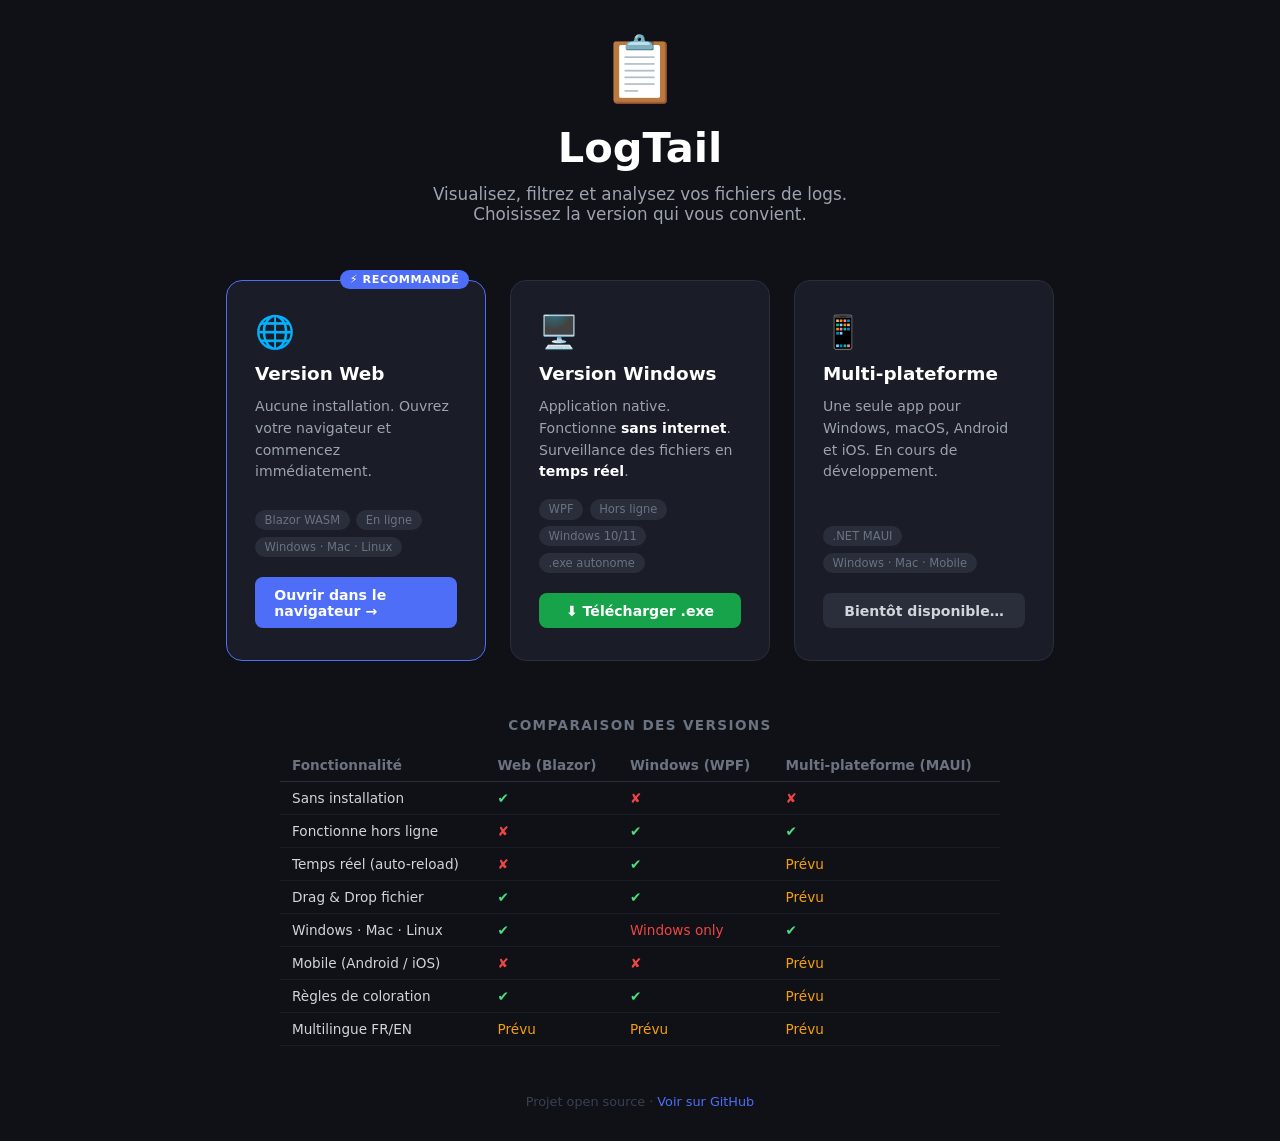
==== landing.html @ 52d99c8d "Rename index_landing.html to landing.html" ====
<!DOCTYPE html>
<html lang="fr">
<head>
  <meta charset="utf-8"/>
  <meta name="viewport" content="width=device-width, initial-scale=1.0"/>
  <title>LogTail — Choisissez votre version</title>
  <style>
    *, *::before, *::after { box-sizing: border-box; margin: 0; padding: 0; }
    body {
      font-family: 'Segoe UI', system-ui, sans-serif;
      background: #0f1117; color: #e0e0e0;
      min-height: 100vh;
      display: flex; flex-direction: column;
      align-items: center; justify-content: center;
      padding: 2rem;
    }
    .hero { text-align: center; margin-bottom: 3.5rem; }
    .hero-icon { font-size: 4rem; margin-bottom: 1rem; display: block; }
    .hero h1  { font-size: 2.6rem; font-weight: 700; color: #fff; }
    .hero p   { margin-top: .75rem; font-size: 1.05rem; color: #9ca3af; max-width: 480px; margin-inline: auto; }

    .cards { display: flex; gap: 1.5rem; flex-wrap: wrap; justify-content: center; max-width: 900px; width: 100%; }

    .card {
      background: #1a1d27; border: 1px solid #2a2d3a; border-radius: 16px;
      padding: 2rem 1.75rem; width: 260px;
      display: flex; flex-direction: column; align-items: flex-start; gap: .75rem;
      transition: border-color .2s, transform .2s, box-shadow .2s;
      cursor: pointer; position: relative; text-decoration: none; color: inherit;
    }
    .card:hover { border-color: #4f6ef7; transform: translateY(-4px); box-shadow: 0 12px 32px rgba(79,110,247,.18); }
    .card.recommended { border-color: #4f6ef7; }
    .badge {
      position: absolute; top: -11px; right: 16px;
      background: #4f6ef7; color: #fff;
      font-size: .7rem; font-weight: 700; padding: .2rem .6rem;
      border-radius: 99px; letter-spacing: .05em; text-transform: uppercase;
    }
    .card-icon { font-size: 2rem; }
    .card h2   { font-size: 1.15rem; font-weight: 700; color: #fff; }
    .card p    { font-size: .88rem; color: #9ca3af; line-height: 1.55; flex: 1; }
    .card-tags { display: flex; flex-wrap: wrap; gap: .4rem; margin-top: .25rem; }
    .tag { background: #2a2d3a; border-radius: 99px; font-size: .72rem; padding: .2rem .6rem; color: #6b7280; }

    .btn {
      display: inline-flex; align-items: center; gap: .4rem;
      margin-top: .5rem; padding: .6rem 1.2rem; border-radius: 8px;
      font-size: .88rem; font-weight: 600; border: none; cursor: pointer;
      transition: opacity .15s; text-decoration: none; width: 100%; justify-content: center;
    }
    .btn:hover { opacity: .85; }
    .btn-primary   { background: #4f6ef7; color: #fff; }
    .btn-green     { background: #16a34a; color: #fff; }
    .btn-secondary { background: #2a2d3a; color: #d1d5db; }

    /* Modal */
    .overlay {
      display: none; position: fixed; inset: 0;
      background: rgba(0,0,0,.7); z-index: 100;
      align-items: center; justify-content: center; padding: 1rem;
    }
    .overlay.open { display: flex; }
    .modal {
      background: #1a1d27; border: 1px solid #2a2d3a; border-radius: 16px;
      padding: 2rem; max-width: 500px; width: 100%;
    }
    .modal h3 { font-size: 1.2rem; color: #fff; margin-bottom: .5rem; }
    .modal p  { color: #9ca3af; font-size: .9rem; line-height: 1.6; margin-bottom: 1.2rem; }

    .steps { list-style: none; counter-reset: step; margin-bottom: 1.5rem; }
    .steps li {
      counter-increment: step;
      display: flex; align-items: flex-start; gap: .75rem;
      padding: .6rem 0; border-bottom: 1px solid #2a2d3a;
      font-size: .88rem; color: #d1d5db;
    }
    .steps li:last-child { border: none; }
    .steps li::before {
      content: counter(step);
      background: #4f6ef7; color: #fff; font-size: .75rem; font-weight: 700;
      min-width: 22px; height: 22px; border-radius: 50%;
      display: flex; align-items: center; justify-content: center; flex-shrink: 0; margin-top: 1px;
    }

    .download-box {
      background: #0d2d1a; border: 1px solid #16a34a; border-radius: 10px;
      padding: 1rem 1.25rem; margin-bottom: 1rem;
      display: flex; align-items: center; gap: 1rem;
    }
    .download-box .dl-icon { font-size: 2rem; }
    .download-box .dl-info { flex: 1; }
    .download-box .dl-name { color: #fff; font-weight: 600; font-size: .95rem; }
    .download-box .dl-meta { color: #6b7280; font-size: .8rem; margin-top: .2rem; }
    .download-box a {
      background: #16a34a; color: #fff; border: none; border-radius: 8px;
      padding: .55rem 1.1rem; font-size: .88rem; font-weight: 600;
      cursor: pointer; text-decoration: none; white-space: nowrap;
    }
    .download-box a:hover { background: #15803d; }

    code {
      background: #0f1117; border: 1px solid #2a2d3a; border-radius: 4px;
      padding: .1rem .4rem; font-size: .82rem; color: #7dd3fc;
    }

    .modal-close {
      background: none; border: 1px solid #2a2d3a; color: #9ca3af; border-radius: 8px;
      padding: .5rem 1rem; cursor: pointer; font-size: .85rem; width: 100%; margin-top: .5rem;
    }
    .modal-close:hover { background: #2a2d3a; }

    /* Tableau comparatif */
    .compare { margin-top: 3.5rem; max-width: 720px; width: 100%; }
    .compare h3 { text-align: center; color: #6b7280; font-size: .85rem; text-transform: uppercase; letter-spacing: .1em; margin-bottom: 1rem; }
    table { width: 100%; border-collapse: collapse; font-size: .85rem; }
    th { color: #6b7280; font-weight: 600; padding: .5rem .75rem; text-align: left; border-bottom: 1px solid #2a2d3a; }
    td { padding: .5rem .75rem; border-bottom: 1px solid #1a1d27; color: #d1d5db; }
    td.yes  { color: #4ade80; }
    td.no   { color: #ef4444; }
    td.soon { color: #f59e0b; }

    footer { margin-top: 3rem; font-size: .8rem; color: #374151; text-align: center; }
    footer a { color: #4f6ef7; text-decoration: none; }
  </style>
</head>
<body>

<div class="hero">
  <span class="hero-icon">📋</span>
  <h1>LogTail</h1>
  <p>Visualisez, filtrez et analysez vos fichiers de logs. Choisissez la version qui vous convient.</p>
</div>

<div class="cards">

  <!-- Web / Blazor -->
  <a class="card recommended" href="https://hachimohammed.github.io/LogTailBlazor/" target="_blank">
    <span class="badge">⚡ Recommandé</span>
    <span class="card-icon">🌐</span>
    <h2>Version Web</h2>
    <p>Aucune installation. Ouvrez votre navigateur et commencez immédiatement.</p>
    <div class="card-tags">
      <span class="tag">Blazor WASM</span>
      <span class="tag">En ligne</span>
      <span class="tag">Windows · Mac · Linux</span>
    </div>
    <span class="btn btn-primary">Ouvrir dans le navigateur →</span>
  </a>

  <!-- Windows EXE -->
  <div class="card" onclick="showInstallModal()">
    <span class="card-icon">🖥️</span>
    <h2>Version Windows</h2>
    <p>Application native. Fonctionne <strong style="color:#fff">sans internet</strong>. Surveillance des fichiers en <strong style="color:#fff">temps réel</strong>.</p>
    <div class="card-tags">
      <span class="tag">WPF</span>
      <span class="tag">Hors ligne</span>
      <span class="tag">Windows 10/11</span>
      <span class="tag">.exe autonome</span>
    </div>
    <span class="btn btn-green">⬇ Télécharger .exe</span>
  </div>

  <!-- MAUI -->
  <div class="card" onclick="showMauiModal()">
    <span class="card-icon">📱</span>
    <h2>Multi-plateforme</h2>
    <p>Une seule app pour Windows, macOS, Android et iOS. En cours de développement.</p>
    <div class="card-tags">
      <span class="tag">.NET MAUI</span>
      <span class="tag">Windows · Mac · Mobile</span>
    </div>
    <span class="btn btn-secondary">Bientôt disponible…</span>
  </div>

</div>

<!-- Tableau comparatif -->
<div class="compare">
  <h3>Comparaison des versions</h3>
  <table>
    <thead>
      <tr>
        <th>Fonctionnalité</th>
        <th>Web (Blazor)</th>
        <th>Windows (WPF)</th>
        <th>Multi-plateforme (MAUI)</th>
      </tr>
    </thead>
    <tbody>
      <tr><td>Sans installation</td>      <td class="yes">✔</td>        <td class="no">✘</td>        <td class="no">✘</td></tr>
      <tr><td>Fonctionne hors ligne</td>  <td class="no">✘</td>         <td class="yes">✔</td>       <td class="yes">✔</td></tr>
      <tr><td>Temps réel (auto-reload)</td><td class="no">✘</td>        <td class="yes">✔</td>       <td class="soon">Prévu</td></tr>
      <tr><td>Drag &amp; Drop fichier</td><td class="yes">✔</td>        <td class="yes">✔</td>       <td class="soon">Prévu</td></tr>
      <tr><td>Windows · Mac · Linux</td>  <td class="yes">✔</td>        <td class="no">Windows only</td><td class="yes">✔</td></tr>
      <tr><td>Mobile (Android / iOS)</td> <td class="no">✘</td>         <td class="no">✘</td>        <td class="soon">Prévu</td></tr>
      <tr><td>Règles de coloration</td>   <td class="yes">✔</td>        <td class="yes">✔</td>       <td class="soon">Prévu</td></tr>
      <tr><td>Multilingue FR/EN</td>      <td class="soon">Prévu</td>   <td class="soon">Prévu</td>  <td class="soon">Prévu</td></tr>
    </tbody>
  </table>
</div>

<footer>
  Projet open source · <a href="https://github.com/hachimohammed/LogTailBlazor" target="_blank">Voir sur GitHub</a>
</footer>

<!-- ── MODAL WINDOWS ──────────────────────────────────────────── -->
<div class="overlay" id="installModal" onclick="closeModal(event,'installModal')">
  <div class="modal" onclick="event.stopPropagation()">
    <h3>🖥️ Installer la version Windows</h3>
    <p>Un seul fichier <code>.exe</code> autonome — aucune installation de .NET requise sur votre PC.</p>

    <!-- Bouton de téléchargement direct -->
    <div class="download-box">
      <span class="dl-icon">📦</span>
      <div class="dl-info">
        <div class="dl-name">LogTail-win-x64.exe</div>
        <div class="dl-meta">Windows 10 / 11 · 64 bits · ~80 MB</div>
      </div>
      <!-- ⚠️ Remplace le href par le lien réel de ta GitHub Release -->
      <a href="https://github.com/hachimohammed/LogTailBlazor/releases/latest/download/LogTail-win-x64.exe"
         download>
        ⬇ Télécharger
      </a>
    </div>

    <ol class="steps">
      <li>Cliquez sur <strong>Télécharger</strong> ci-dessus</li>
      <li>Si Windows affiche un avertissement SmartScreen → cliquez <em>Informations complémentaires</em> puis <em>Exécuter quand même</em></li>
      <li>L'application s'ouvre directement — aucune installation</li>
      <li>Cliquez <strong>Ouvrir</strong> ou glissez votre fichier <code>.log</code> dans la fenêtre</li>
    </ol>

    <p style="color:#6b7280; font-size:.8rem;">
      Le fichier est publié automatiquement depuis le code source via GitHub Actions.
      <a href="https://github.com/hachimohammed/LogTailBlazor/releases" target="_blank"
         style="color:#4f6ef7;">Voir toutes les versions →</a>
    </p>

    <button class="modal-close" onclick="document.getElementById('installModal').classList.remove('open')">Fermer</button>
  </div>
</div>

<!-- ── MODAL MAUI ─────────────────────────────────────────────── -->
<div class="overlay" id="mauiModal" onclick="closeModal(event,'mauiModal')">
  <div class="modal" onclick="event.stopPropagation()">
    <h3>📱 Version Multi-plateforme (MAUI)</h3>
    <p><strong>.NET MAUI</strong> permet d'avoir une seule base de code qui tourne sur Windows, macOS, Android et iOS.</p>
    <ol class="steps">
      <li><strong>Windows</strong> — application de bureau native</li>
      <li><strong>macOS</strong> — application Mac native</li>
      <li><strong>Android</strong> — application mobile (.apk)</li>
      <li><strong>iOS / iPadOS</strong> — application Apple</li>
    </ol>
    <p>Cette version est en cours de développement et partagera le même code métier que les versions Web et Windows.</p>
    <button class="modal-close" onclick="document.getElementById('mauiModal').classList.remove('open')">Fermer</button>
  </div>
</div>

<script>
  function showInstallModal() { document.getElementById('installModal').classList.add('open'); }
  function showMauiModal()    { document.getElementById('mauiModal').classList.add('open'); }
  function closeModal(e, id)  {
    if (e.target.classList.contains('overlay'))
      document.getElementById(id).classList.remove('open');
  }
</script>
</body>
</html>
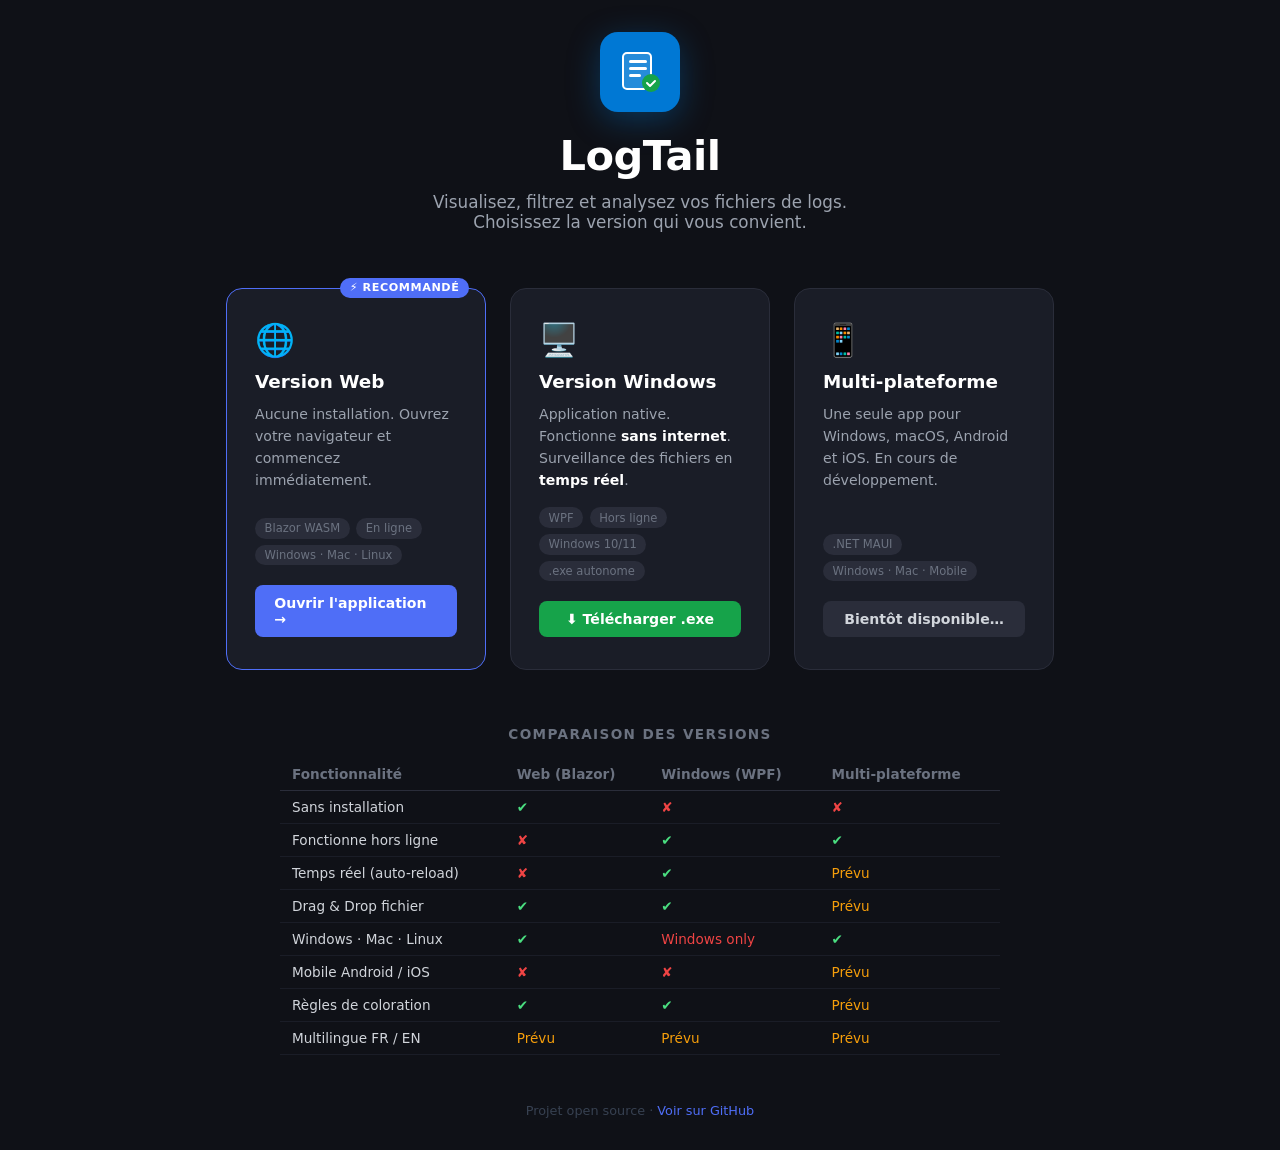
==== commit 3c968f46: "Update landing page title and improve structure" ====
--- a/landing.html
+++ b/landing.html
@@ -3,7 +3,11 @@
 <head>
   <meta charset="utf-8"/>
   <meta name="viewport" content="width=device-width, initial-scale=1.0"/>
-  <title>LogTail — Choisissez votre version</title>
+  <title>LogTail</title>
+
+  <!-- ── Icône SVG inline (fonctionne partout sans fichier externe) ── -->
+  <link rel="icon" type="image/svg+xml" href="data:image/svg+xml,%3Csvg xmlns='http://www.w3.org/2000/svg' viewBox='0 0 32 32'%3E%3Crect width='32' height='32' rx='7' fill='%230078D4'/%3E%3Crect x='8' y='7' width='16' height='2.5' rx='1.2' fill='white'/%3E%3Crect x='8' y='12' width='16' height='2.5' rx='1.2' fill='white'/%3E%3Crect x='8' y='17' width='11' height='2.5' rx='1.2' fill='white'/%3E%3Ccircle cx='23' cy='23' r='6' fill='%2316a34a'/%3E%3Cpath d='M20 23l2 2 4-4' stroke='white' stroke-width='1.5' stroke-linecap='round' stroke-linejoin='round' fill='none'/%3E%3C/svg%3E"/>
+
   <style>
     *, *::before, *::after { box-sizing: border-box; margin: 0; padding: 0; }
     body {
@@ -14,11 +18,20 @@
       align-items: center; justify-content: center;
       padding: 2rem;
     }
+
+    /* ── Hero ── */
     .hero { text-align: center; margin-bottom: 3.5rem; }
-    .hero-icon { font-size: 4rem; margin-bottom: 1rem; display: block; }
-    .hero h1  { font-size: 2.6rem; font-weight: 700; color: #fff; }
+    .logo-wrap {
+      display: inline-flex; align-items: center; justify-content: center;
+      width: 80px; height: 80px; border-radius: 18px;
+      background: #0078D4; margin-bottom: 1.2rem;
+      box-shadow: 0 8px 32px rgba(0,120,212,.35);
+    }
+    .logo-wrap svg { width: 46px; height: 46px; }
+    .hero h1  { font-size: 2.6rem; font-weight: 700; color: #fff; letter-spacing: -0.5px; }
     .hero p   { margin-top: .75rem; font-size: 1.05rem; color: #9ca3af; max-width: 480px; margin-inline: auto; }
 
+    /* ── Cards ── */
     .cards { display: flex; gap: 1.5rem; flex-wrap: wrap; justify-content: center; max-width: 900px; width: 100%; }
 
     .card {
@@ -53,7 +66,7 @@
     .btn-green     { background: #16a34a; color: #fff; }
     .btn-secondary { background: #2a2d3a; color: #d1d5db; }
 
-    /* Modal */
+    /* ── Modal ── */
     .overlay {
       display: none; position: fixed; inset: 0;
       background: rgba(0,0,0,.7); z-index: 100;
@@ -66,7 +79,6 @@
     }
     .modal h3 { font-size: 1.2rem; color: #fff; margin-bottom: .5rem; }
     .modal p  { color: #9ca3af; font-size: .9rem; line-height: 1.6; margin-bottom: 1.2rem; }
-
     .steps { list-style: none; counter-reset: step; margin-bottom: 1.5rem; }
     .steps li {
       counter-increment: step;
@@ -81,7 +93,6 @@
       min-width: 22px; height: 22px; border-radius: 50%;
       display: flex; align-items: center; justify-content: center; flex-shrink: 0; margin-top: 1px;
     }
-
     .download-box {
       background: #0d2d1a; border: 1px solid #16a34a; border-radius: 10px;
       padding: 1rem 1.25rem; margin-bottom: 1rem;
@@ -97,27 +108,20 @@
       cursor: pointer; text-decoration: none; white-space: nowrap;
     }
     .download-box a:hover { background: #15803d; }
-
-    code {
-      background: #0f1117; border: 1px solid #2a2d3a; border-radius: 4px;
-      padding: .1rem .4rem; font-size: .82rem; color: #7dd3fc;
-    }
-
+    code { background: #0f1117; border: 1px solid #2a2d3a; border-radius: 4px; padding: .1rem .4rem; font-size: .82rem; color: #7dd3fc; }
     .modal-close {
       background: none; border: 1px solid #2a2d3a; color: #9ca3af; border-radius: 8px;
       padding: .5rem 1rem; cursor: pointer; font-size: .85rem; width: 100%; margin-top: .5rem;
     }
     .modal-close:hover { background: #2a2d3a; }
 
-    /* Tableau comparatif */
+    /* ── Tableau comparatif ── */
     .compare { margin-top: 3.5rem; max-width: 720px; width: 100%; }
     .compare h3 { text-align: center; color: #6b7280; font-size: .85rem; text-transform: uppercase; letter-spacing: .1em; margin-bottom: 1rem; }
     table { width: 100%; border-collapse: collapse; font-size: .85rem; }
     th { color: #6b7280; font-weight: 600; padding: .5rem .75rem; text-align: left; border-bottom: 1px solid #2a2d3a; }
     td { padding: .5rem .75rem; border-bottom: 1px solid #1a1d27; color: #d1d5db; }
-    td.yes  { color: #4ade80; }
-    td.no   { color: #ef4444; }
-    td.soon { color: #f59e0b; }
+    td.yes { color: #4ade80; } td.no { color: #ef4444; } td.soon { color: #f59e0b; }
 
     footer { margin-top: 3rem; font-size: .8rem; color: #374151; text-align: center; }
     footer a { color: #4f6ef7; text-decoration: none; }
@@ -125,16 +129,29 @@
 </head>
 <body>
 
+<!-- ── HERO ── -->
 <div class="hero">
-  <span class="hero-icon">📋</span>
+  <div class="logo-wrap">
+    <svg viewBox="0 0 46 46" fill="none" xmlns="http://www.w3.org/2000/svg">
+      <rect x="6" y="4" width="28" height="36" rx="4" fill="white" opacity="0.15"/>
+      <rect x="6" y="4" width="28" height="36" rx="4" stroke="white" stroke-width="2"/>
+      <rect x="12" y="11" width="18" height="3" rx="1.5" fill="white"/>
+      <rect x="12" y="18" width="18" height="3" rx="1.5" fill="white"/>
+      <rect x="12" y="25" width="12" height="3" rx="1.5" fill="white"/>
+      <!-- check mark badge -->
+      <circle cx="34" cy="34" r="9" fill="#16a34a"/>
+      <path d="M30 34l3 3 5-5" stroke="white" stroke-width="2" stroke-linecap="round" stroke-linejoin="round"/>
+    </svg>
+  </div>
   <h1>LogTail</h1>
   <p>Visualisez, filtrez et analysez vos fichiers de logs. Choisissez la version qui vous convient.</p>
 </div>
 
+<!-- ── CARDS ── -->
 <div class="cards">
 
-  <!-- Web / Blazor -->
-  <a class="card recommended" href="https://hachimohammed.github.io/LogTailBlazor/" target="_blank">
+  <!-- Web -->
+  <a class="card recommended" href="./index.html">
     <span class="badge">⚡ Recommandé</span>
     <span class="card-icon">🌐</span>
     <h2>Version Web</h2>
@@ -144,7 +161,7 @@
       <span class="tag">En ligne</span>
       <span class="tag">Windows · Mac · Linux</span>
     </div>
-    <span class="btn btn-primary">Ouvrir dans le navigateur →</span>
+    <span class="btn btn-primary">Ouvrir l'application →</span>
   </a>
 
   <!-- Windows EXE -->
@@ -175,27 +192,22 @@
 
 </div>
 
-<!-- Tableau comparatif -->
+<!-- ── TABLEAU ── -->
 <div class="compare">
   <h3>Comparaison des versions</h3>
   <table>
     <thead>
-      <tr>
-        <th>Fonctionnalité</th>
-        <th>Web (Blazor)</th>
-        <th>Windows (WPF)</th>
-        <th>Multi-plateforme (MAUI)</th>
-      </tr>
+      <tr><th>Fonctionnalité</th><th>Web (Blazor)</th><th>Windows (WPF)</th><th>Multi-plateforme</th></tr>
     </thead>
     <tbody>
-      <tr><td>Sans installation</td>      <td class="yes">✔</td>        <td class="no">✘</td>        <td class="no">✘</td></tr>
-      <tr><td>Fonctionne hors ligne</td>  <td class="no">✘</td>         <td class="yes">✔</td>       <td class="yes">✔</td></tr>
-      <tr><td>Temps réel (auto-reload)</td><td class="no">✘</td>        <td class="yes">✔</td>       <td class="soon">Prévu</td></tr>
-      <tr><td>Drag &amp; Drop fichier</td><td class="yes">✔</td>        <td class="yes">✔</td>       <td class="soon">Prévu</td></tr>
-      <tr><td>Windows · Mac · Linux</td>  <td class="yes">✔</td>        <td class="no">Windows only</td><td class="yes">✔</td></tr>
-      <tr><td>Mobile (Android / iOS)</td> <td class="no">✘</td>         <td class="no">✘</td>        <td class="soon">Prévu</td></tr>
-      <tr><td>Règles de coloration</td>   <td class="yes">✔</td>        <td class="yes">✔</td>       <td class="soon">Prévu</td></tr>
-      <tr><td>Multilingue FR/EN</td>      <td class="soon">Prévu</td>   <td class="soon">Prévu</td>  <td class="soon">Prévu</td></tr>
+      <tr><td>Sans installation</td>       <td class="yes">✔</td>      <td class="no">✘</td>          <td class="no">✘</td></tr>
+      <tr><td>Fonctionne hors ligne</td>   <td class="no">✘</td>       <td class="yes">✔</td>         <td class="yes">✔</td></tr>
+      <tr><td>Temps réel (auto-reload)</td><td class="no">✘</td>       <td class="yes">✔</td>         <td class="soon">Prévu</td></tr>
+      <tr><td>Drag &amp; Drop fichier</td> <td class="yes">✔</td>      <td class="yes">✔</td>         <td class="soon">Prévu</td></tr>
+      <tr><td>Windows · Mac · Linux</td>   <td class="yes">✔</td>      <td class="no">Windows only</td><td class="yes">✔</td></tr>
+      <tr><td>Mobile Android / iOS</td>    <td class="no">✘</td>       <td class="no">✘</td>          <td class="soon">Prévu</td></tr>
+      <tr><td>Règles de coloration</td>    <td class="yes">✔</td>      <td class="yes">✔</td>         <td class="soon">Prévu</td></tr>
+      <tr><td>Multilingue FR / EN</td>     <td class="soon">Prévu</td> <td class="soon">Prévu</td>    <td class="soon">Prévu</td></tr>
     </tbody>
   </table>
 </div>
@@ -204,55 +216,44 @@
   Projet open source · <a href="https://github.com/hachimohammed/LogTailBlazor" target="_blank">Voir sur GitHub</a>
 </footer>
 
-<!-- ── MODAL WINDOWS ──────────────────────────────────────────── -->
+<!-- ── MODAL WINDOWS ── -->
 <div class="overlay" id="installModal" onclick="closeModal(event,'installModal')">
   <div class="modal" onclick="event.stopPropagation()">
     <h3>🖥️ Installer la version Windows</h3>
-    <p>Un seul fichier <code>.exe</code> autonome — aucune installation de .NET requise sur votre PC.</p>
-
-    <!-- Bouton de téléchargement direct -->
+    <p>Un seul fichier <code>.exe</code> autonome — aucune installation de .NET requise.</p>
     <div class="download-box">
       <span class="dl-icon">📦</span>
       <div class="dl-info">
-        <div class="dl-name">LogTail-win-x64.exe</div>
+        <div class="dl-name">LogTail.exe</div>
         <div class="dl-meta">Windows 10 / 11 · 64 bits · ~80 MB</div>
       </div>
-      <!-- ⚠️ Remplace le href par le lien réel de ta GitHub Release -->
-      <a href="https://github.com/hachimohammed/LogTailBlazor/releases/latest/download/LogTail-win-x64.exe"
-         download>
-        ⬇ Télécharger
-      </a>
-    </div>
-
+      <a href="https://github.com/hachimohammed/LogTailBlazor/releases/latest/download/LogTail.exe" download>⬇ Télécharger</a>
+    </div>
     <ol class="steps">
       <li>Cliquez sur <strong>Télécharger</strong> ci-dessus</li>
-      <li>Si Windows affiche un avertissement SmartScreen → cliquez <em>Informations complémentaires</em> puis <em>Exécuter quand même</em></li>
+      <li>Si Windows affiche SmartScreen → <em>Informations complémentaires</em> puis <em>Exécuter quand même</em></li>
       <li>L'application s'ouvre directement — aucune installation</li>
       <li>Cliquez <strong>Ouvrir</strong> ou glissez votre fichier <code>.log</code> dans la fenêtre</li>
     </ol>
-
-    <p style="color:#6b7280; font-size:.8rem;">
-      Le fichier est publié automatiquement depuis le code source via GitHub Actions.
-      <a href="https://github.com/hachimohammed/LogTailBlazor/releases" target="_blank"
-         style="color:#4f6ef7;">Voir toutes les versions →</a>
+    <p style="color:#6b7280;font-size:.8rem;">
+      <a href="https://github.com/hachimohammed/LogTailBlazor/releases" target="_blank" style="color:#4f6ef7;">Voir toutes les versions →</a>
     </p>
-
     <button class="modal-close" onclick="document.getElementById('installModal').classList.remove('open')">Fermer</button>
   </div>
 </div>
 
-<!-- ── MODAL MAUI ─────────────────────────────────────────────── -->
+<!-- ── MODAL MAUI ── -->
 <div class="overlay" id="mauiModal" onclick="closeModal(event,'mauiModal')">
   <div class="modal" onclick="event.stopPropagation()">
     <h3>📱 Version Multi-plateforme (MAUI)</h3>
-    <p><strong>.NET MAUI</strong> permet d'avoir une seule base de code qui tourne sur Windows, macOS, Android et iOS.</p>
+    <p><strong>.NET MAUI</strong> permet d'avoir une seule base de code sur Windows, macOS, Android et iOS.</p>
     <ol class="steps">
       <li><strong>Windows</strong> — application de bureau native</li>
       <li><strong>macOS</strong> — application Mac native</li>
       <li><strong>Android</strong> — application mobile (.apk)</li>
       <li><strong>iOS / iPadOS</strong> — application Apple</li>
     </ol>
-    <p>Cette version est en cours de développement et partagera le même code métier que les versions Web et Windows.</p>
+    <p>Cette version est en cours de développement.</p>
     <button class="modal-close" onclick="document.getElementById('mauiModal').classList.remove('open')">Fermer</button>
   </div>
 </div>
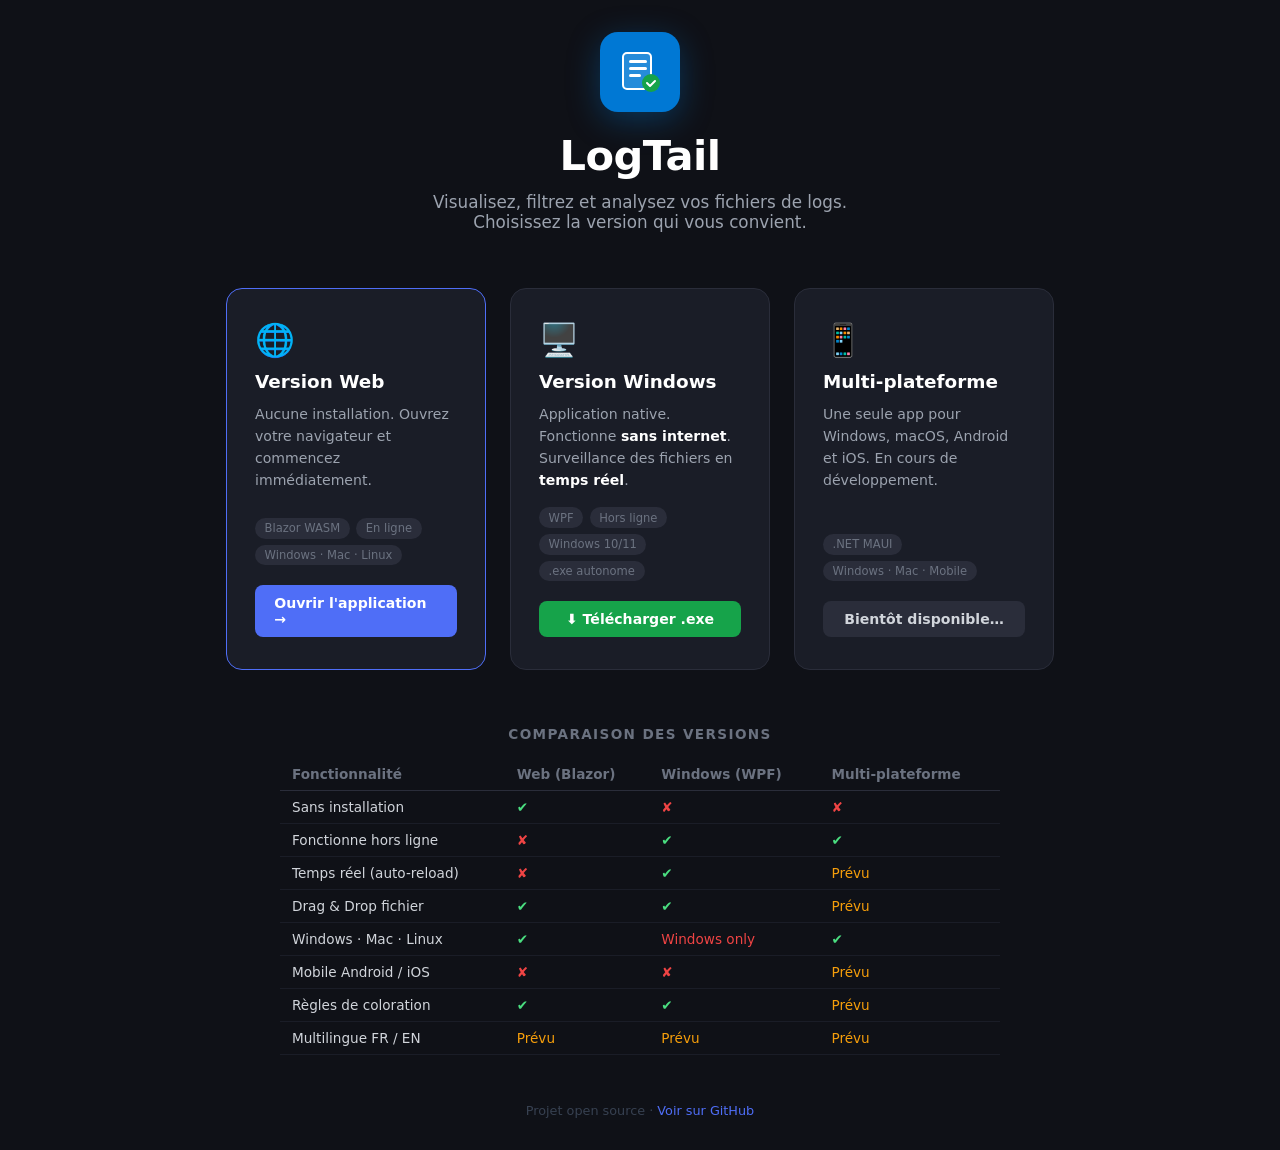
==== commit 0b6e3145: "Update download links and recommended badge text" ====
--- a/landing.html
+++ b/landing.html
@@ -152,7 +152,7 @@
 
   <!-- Web -->
   <a class="card recommended" href="./index.html">
-    <span class="badge">⚡ Recommandé</span>
+  
     <span class="card-icon">🌐</span>
     <h2>Version Web</h2>
     <p>Aucune installation. Ouvrez votre navigateur et commencez immédiatement.</p>
